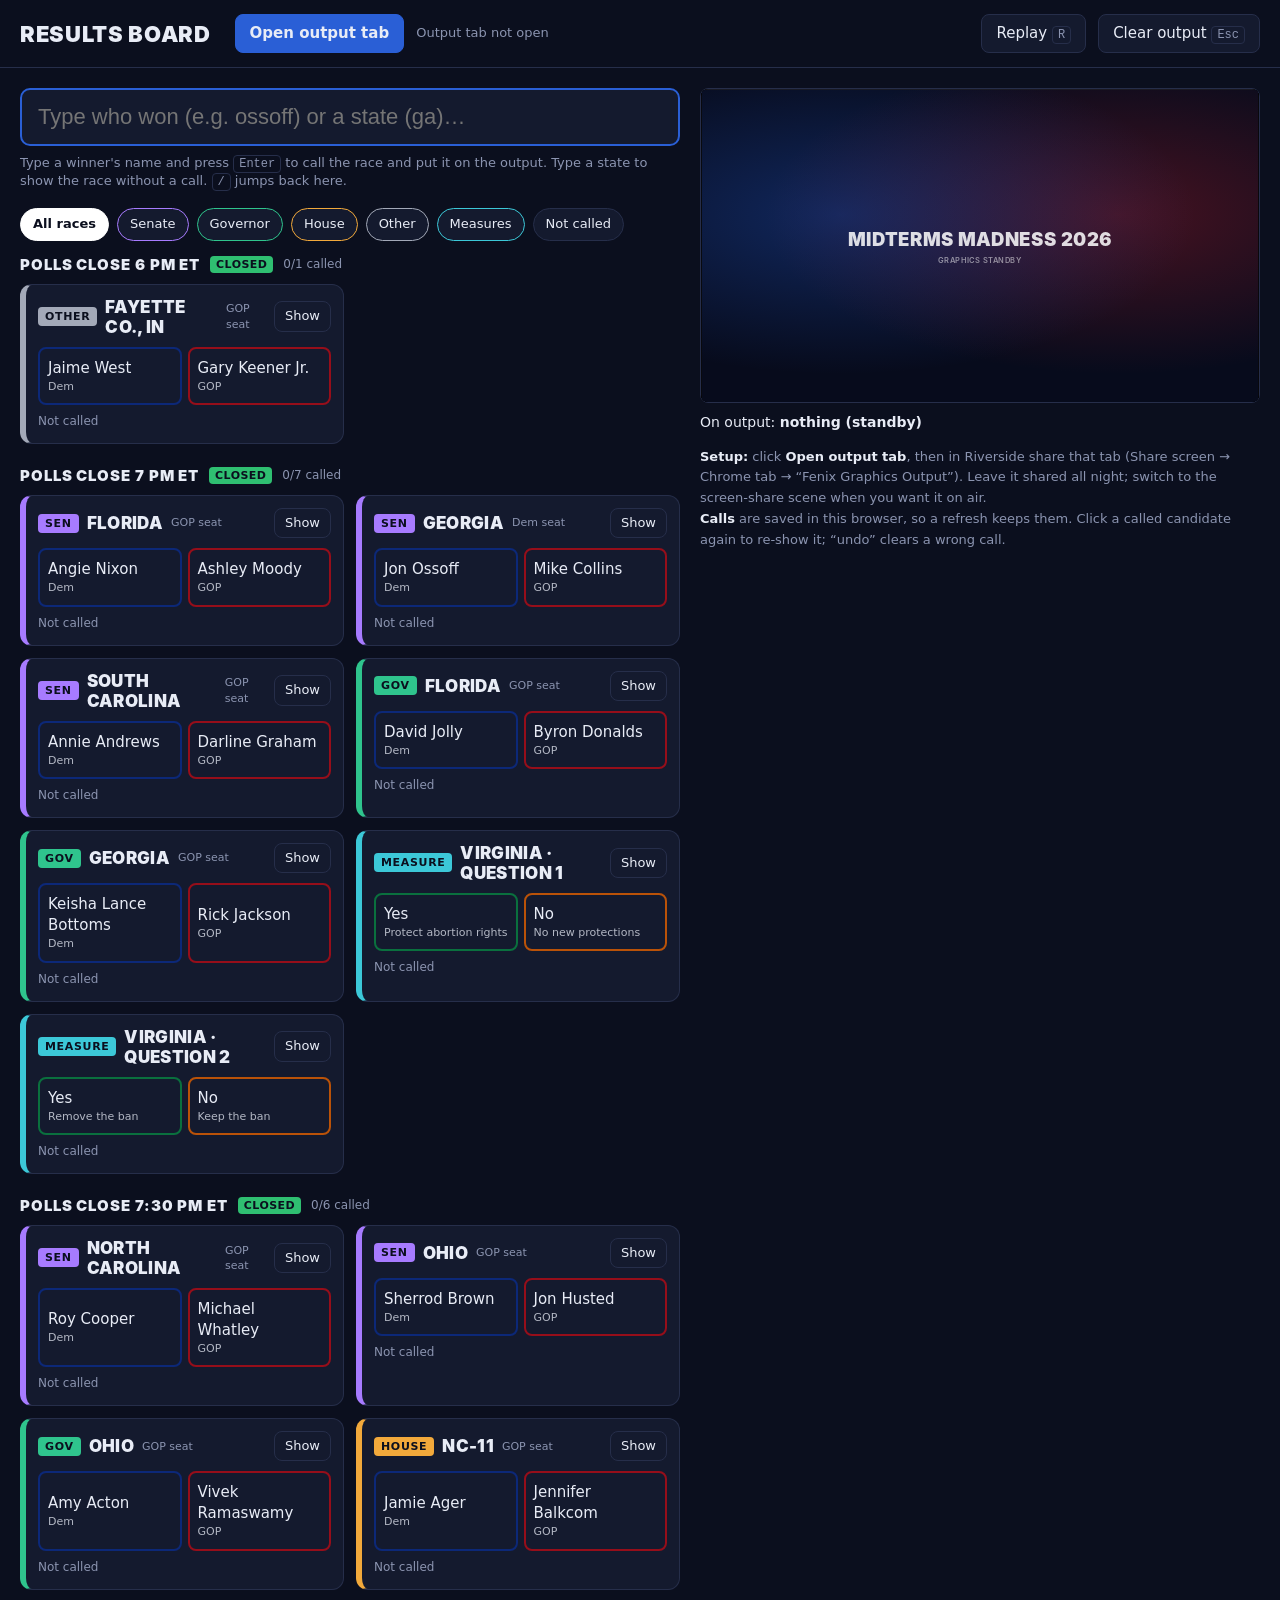
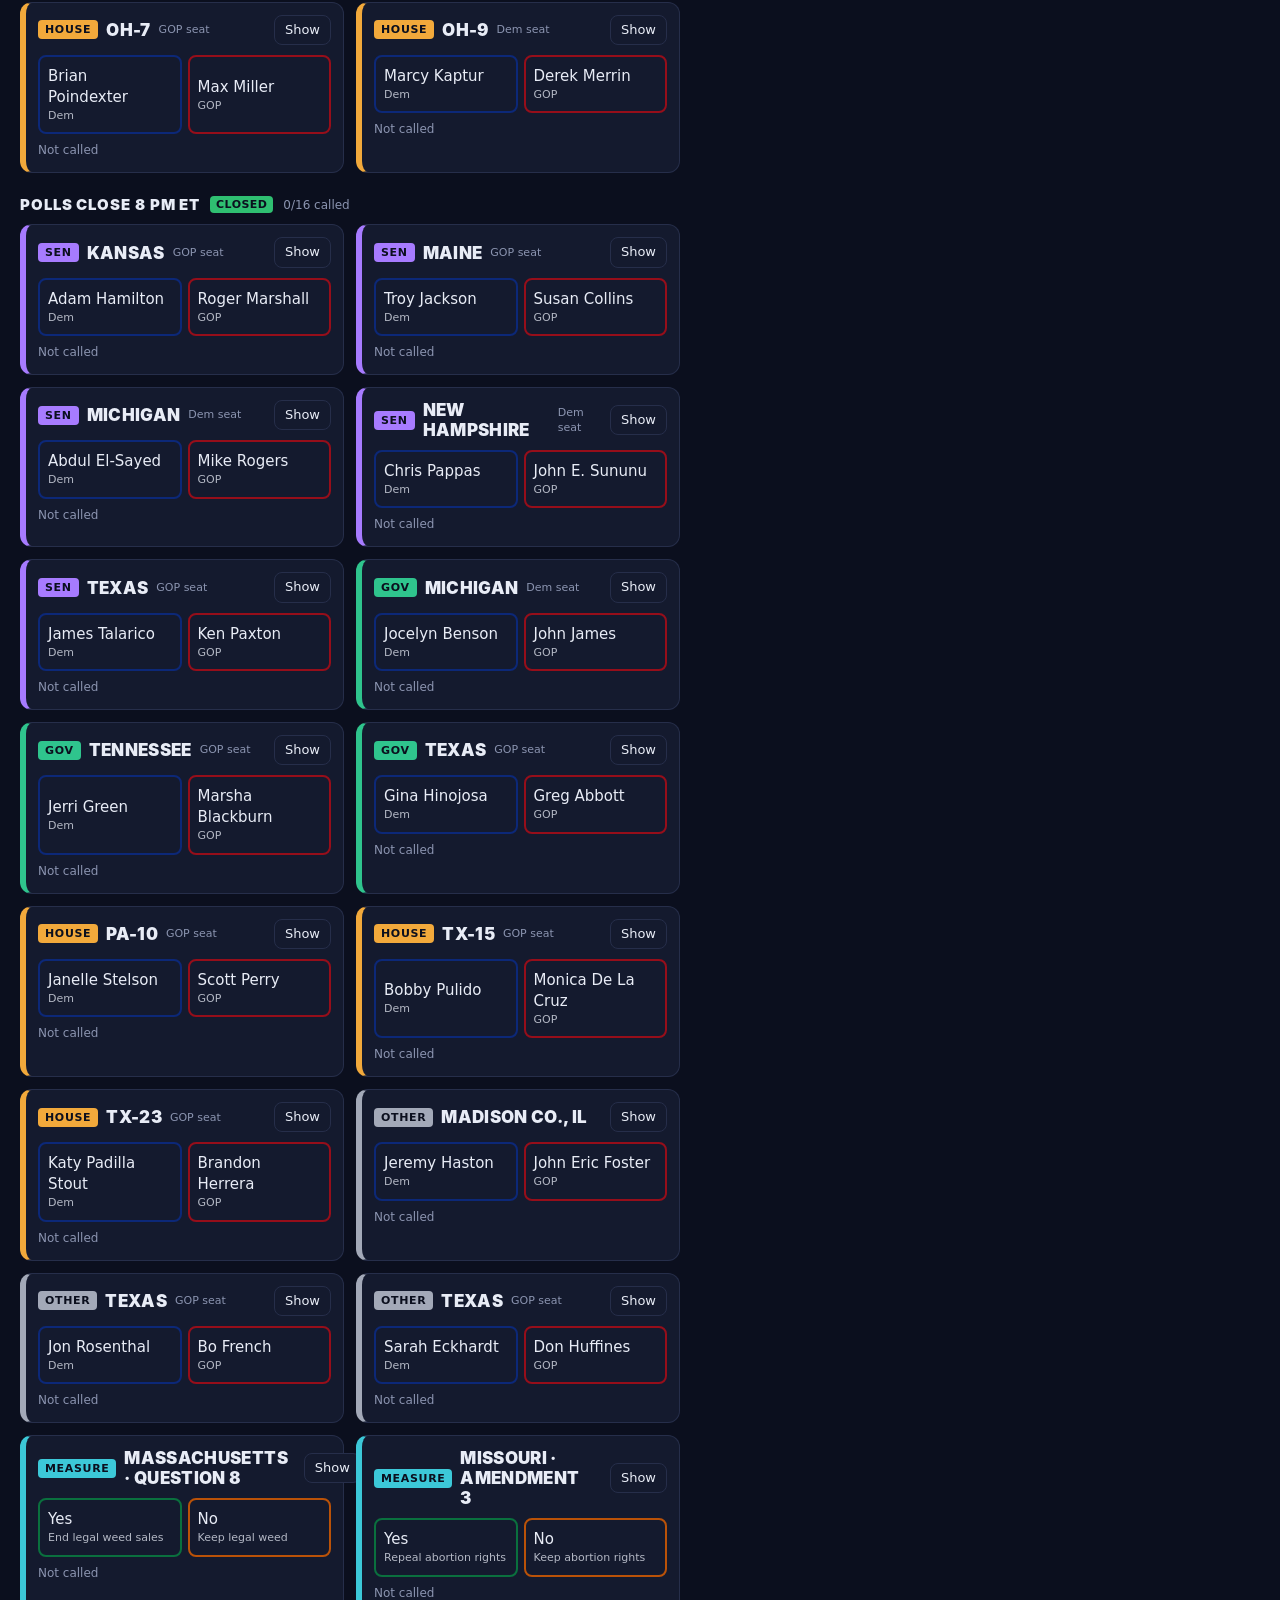
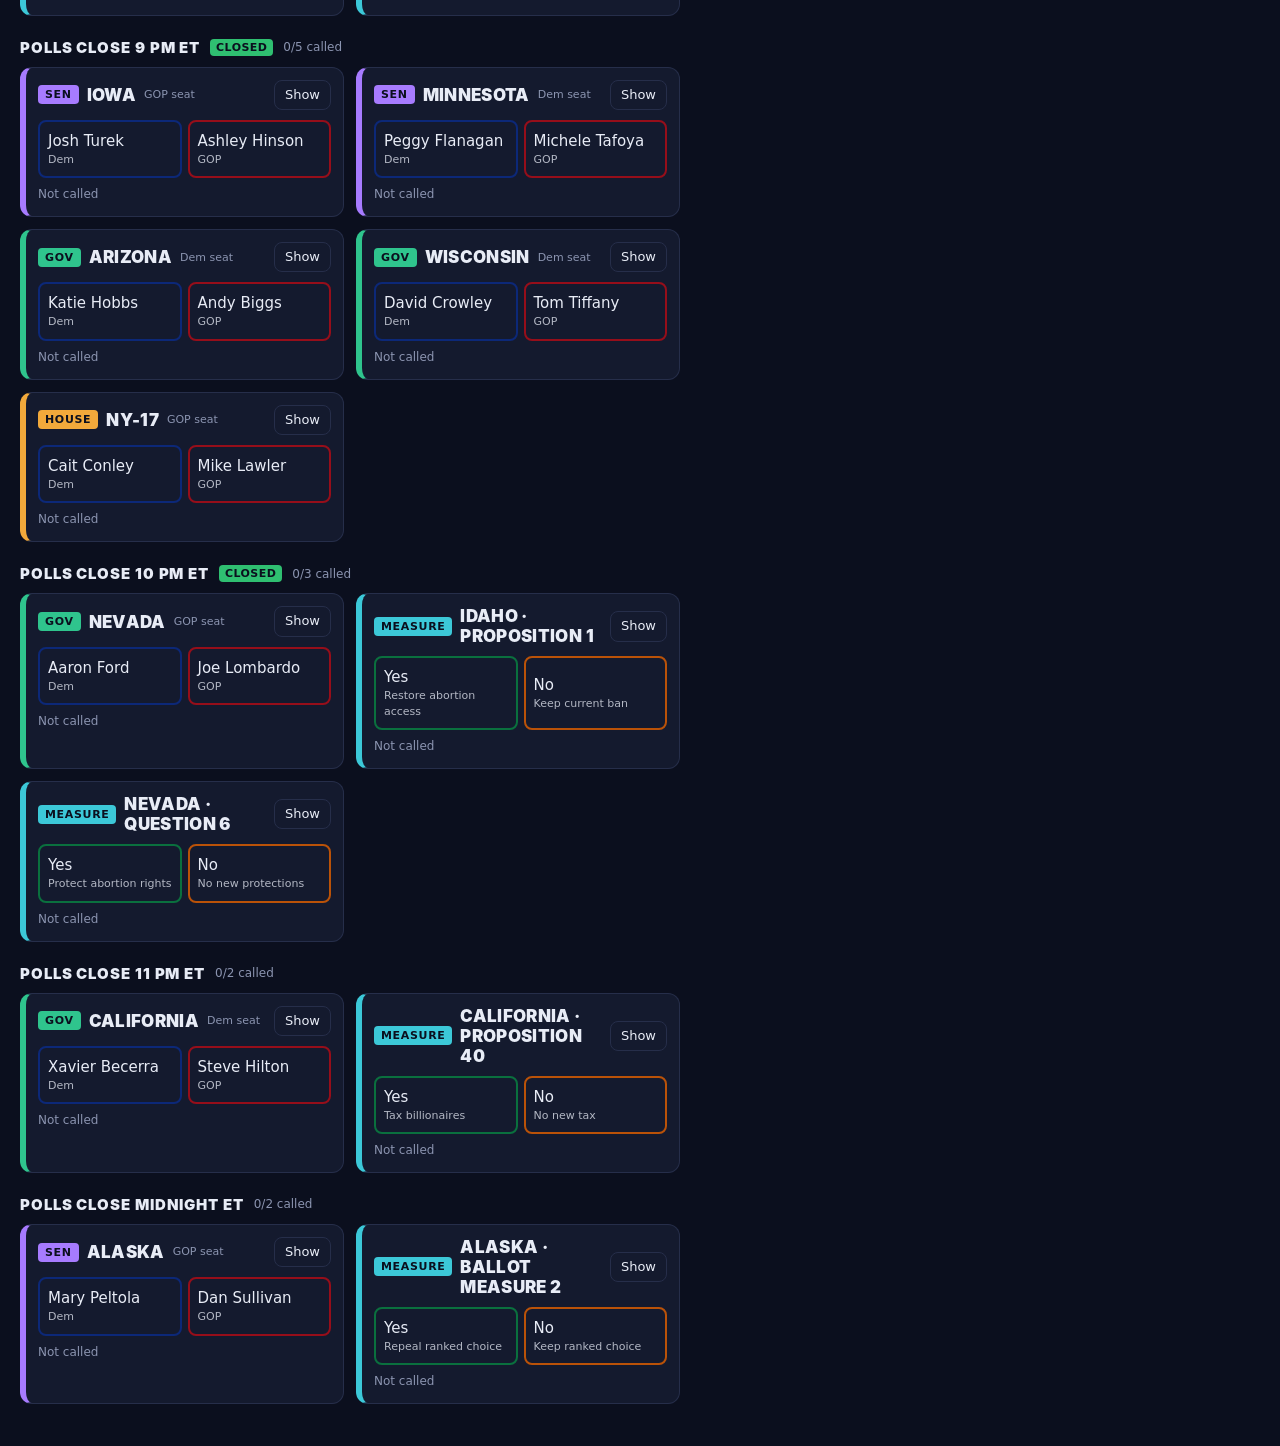
==== index.html @ 504a2bc7 "Add Results Board Co-Authored-By: Claude Opus 5.5 <noreply@anthropic.com> Claude-Session: https://cl" ====
<!doctype html>
<html lang="en">
<head>
<meta charset="utf-8">
<title>Fenix Results Board</title>
<link rel="stylesheet" href="fonts.css">
<script src="races.js"></script>
<style>
  :root {
    --bg: #0b0f1e; --panel: #141a2e; --line: #262e4a; --text: #e8ecf6; --muted: #8b94b0;
    --blue: #2a5fd6; --blue-dk: #0c2878; --red: #d6222c; --red-dk: #960e1a; --ok: #2fbf71;
  }
  * { box-sizing: border-box; }
  body { margin: 0; background: var(--bg); color: var(--text); font: 15px/1.4 system-ui, -apple-system, 'Segoe UI', sans-serif; }
  header { display: flex; gap: 12px; align-items: center; padding: 14px 20px; border-bottom: 1px solid var(--line); position: sticky; top: 0; background: var(--bg); z-index: 5; }
  header h1 { font: 22px 'Inter Black', sans-serif; margin: 0 12px 0 0; letter-spacing: .03em; }
  button { font: inherit; color: var(--text); background: var(--panel); border: 1px solid var(--line); border-radius: 8px; padding: 8px 14px; cursor: pointer; }
  button:hover { border-color: #4a5680; }
  button.primary { background: var(--blue); border-color: var(--blue); font-weight: 600; }
  kbd { font: 12px ui-monospace, monospace; border: 1px solid var(--line); border-radius: 4px; padding: 1px 5px; color: var(--muted); }
  .spacer { flex: 1; }
  #link { font-size: 13px; color: var(--muted); }
  #link.on { color: var(--ok); }

  main { display: grid; grid-template-columns: minmax(0, 1fr) 560px; gap: 20px; padding: 20px; }
  @media (max-width: 1200px) { main { grid-template-columns: 1fr; } }

  .search { position: relative; margin-bottom: 18px; }
  #q { width: 100%; font-size: 22px; padding: 14px 16px; border-radius: 10px; border: 2px solid var(--line); background: var(--panel); color: var(--text); outline: none; }
  #q:focus { border-color: var(--blue); }
  #sugg { list-style: none; margin: 6px 0 0; padding: 0; position: absolute; left: 0; right: 0; background: var(--panel); border: 1px solid var(--line); border-radius: 10px; overflow: hidden; z-index: 4; }
  #sugg:empty { display: none; }
  #sugg li { padding: 10px 16px; cursor: pointer; display: flex; gap: 10px; align-items: center; }
  #sugg li.sel { background: #1f2847; }
  #sugg .what { color: var(--muted); font-size: 13px; margin-left: auto; }
  .dot { width: 10px; height: 10px; border-radius: 50%; flex: none; }
  .dot.dem { background: var(--blue); } .dot.gop { background: var(--red); } .dot.race { background: #fff; }
  .hint { color: var(--muted); font-size: 13px; margin-top: 8px; }

  #filters { display: flex; gap: 8px; flex-wrap: wrap; margin-bottom: 14px; }
  #filters button { padding: 6px 12px; font-size: 13px; border-radius: 999px; }
  #filters button.on { background: #fff; color: var(--bg); border-color: #fff; font-weight: 600; }
  .group { margin-bottom: 22px; }
  .group h2 { font: 15px 'Inter Black', sans-serif; letter-spacing: .06em; margin: 0 0 10px; display: flex; align-items: center; gap: 10px; }
  .group h2 .closed { font: 600 11px system-ui, sans-serif; letter-spacing: .04em; color: var(--bg); background: var(--ok); border-radius: 4px; padding: 2px 6px; }
  .group h2 .count { font: 12px system-ui, sans-serif; color: var(--muted); letter-spacing: 0; }
  /* Race-type colors (deliberately not red or blue): Senate purple, Governor green, House amber, Local grey */
  .card.SEN { --type: #a77bff; } .card.GOV { --type: #2fc48d; } .card.HOUSE { --type: #f2a93b; } .card.OTHER { --type: #a3a9b8; } .card.MEASURE { --type: #3cc8d8; }
  .card.MEASURE .cand.dem { border-color: #0a703e; } .card.MEASURE .cand.gop { border-color: #ba5208; }
  .card.MEASURE .cand.won.dem { background: #1aa05c; border-color: #1aa05c; } .card.MEASURE .cand.won.gop { background: #e27016; border-color: #e27016; }
  #grid .card { border-left: 6px solid var(--type, var(--line)); }
  .otag { font: 800 11px system-ui, sans-serif; letter-spacing: .06em; padding: 3px 7px; border-radius: 4px; background: var(--type); color: #0b0f1e; }
  #filters button[data-filter="SEN"] { border-color: #a77bff; } #filters button[data-filter="GOV"] { border-color: #2fc48d; }
  #filters button[data-filter="HOUSE"] { border-color: #f2a93b; } #filters button[data-filter="OTHER"] { border-color: #a3a9b8; } #filters button[data-filter="MEASURE"] { border-color: #3cc8d8; }
  .card.done { opacity: .6; }
  .card.done:hover { opacity: 1; }
  .grid { display: grid; grid-template-columns: repeat(auto-fill, minmax(260px, 1fr)); gap: 12px; }
  .card { background: var(--panel); border: 1px solid var(--line); border-radius: 12px; padding: 12px; }
  .card.live { outline: 2px solid #fff; }
  .card .top { display: flex; align-items: center; gap: 8px; margin-bottom: 10px; }
  .card .state { font: 17px 'Inter Black', sans-serif; letter-spacing: .02em; }
  .card .held { font-size: 11px; color: var(--muted); }
  .card .show { margin-left: auto; padding: 5px 10px; font-size: 13px; }
  .card .cands { display: grid; grid-template-columns: 1fr 1fr; gap: 6px; }
  .cand { padding: 9px 8px; text-align: left; border-radius: 8px; border-width: 2px; }
  .cand.dem { border-color: var(--blue-dk); } .cand.gop { border-color: var(--red-dk); }
  .cand.dem:hover { border-color: var(--blue); } .cand.gop:hover { border-color: var(--red); }
  .cand.won.dem { background: var(--blue); border-color: var(--blue); }
  .cand.won.gop { background: var(--red); border-color: var(--red); }
  .cand.lost { opacity: .4; }
  .cand small { display: block; font-size: 11px; opacity: .75; }
  .card .status { font-size: 12px; color: var(--muted); margin-top: 8px; min-height: 18px; display: flex; gap: 8px; }
  .card .status a { color: var(--muted); cursor: pointer; text-decoration: underline; margin-left: auto; }

  aside { position: sticky; top: 80px; align-self: start; }
  .preview { width: 100%; aspect-ratio: 16 / 9; border: 1px solid var(--line); border-radius: 8px; overflow: hidden; background: #000; }
  .preview iframe { width: 100%; height: 100%; border: 0; display: block; }
  #onair { margin: 10px 0 14px; font-size: 14px; }
  #onair b { font-weight: 700; }
  .help { font-size: 13px; color: var(--muted); line-height: 1.6; }
  .help b { color: var(--text); }
</style>
</head>
<body>
<header>
  <h1>RESULTS BOARD</h1>
  <button class="primary" id="open">Open output tab</button>
  <span id="link">Output tab not open</span>
  <span class="spacer"></span>
  <button id="replay">Replay <kbd>R</kbd></button>
  <button id="clear">Clear output <kbd>Esc</kbd></button>
</header>
<main>
  <section>
    <div class="search">
      <input id="q" placeholder="Type who won (e.g. ossoff) or a state (ga)…" autocomplete="off" spellcheck="false">
      <ul id="sugg"></ul>
      <div class="hint">Type a winner's name and press <kbd>Enter</kbd> to call the race and put it on the output. Type a state to show the race without a call. <kbd>/</kbd> jumps back here.</div>
    </div>
    <div id="filters"></div>
    <div id="grid"></div>
  </section>
  <aside>
    <div class="preview"><iframe id="preview" src="output.html" title="Output preview"></iframe></div>
    <div id="onair">On output: <b>nothing (standby)</b></div>
    <div class="help">
      <b>Setup:</b> click <b>Open output tab</b>, then in Riverside share that tab (Share screen → Chrome tab → “Fenix Graphics Output”). Leave it shared all night; switch to the screen-share scene when you want it on air.<br>
      <b>Calls</b> are saved in this browser, so a refresh keeps them. Click a called candidate again to re-show it; “undo” clears a wrong call.
    </div>
  </aside>
</main>
<script>
const RACES = window.RACES || [];
const POSTAL = { ALABAMA:'AL', ALASKA:'AK', ARIZONA:'AZ', ARKANSAS:'AR', CALIFORNIA:'CA', COLORADO:'CO', CONNECTICUT:'CT', DELAWARE:'DE', FLORIDA:'FL', GEORGIA:'GA', HAWAII:'HI', IDAHO:'ID', ILLINOIS:'IL', INDIANA:'IN', IOWA:'IA', KANSAS:'KS', KENTUCKY:'KY', LOUISIANA:'LA', MAINE:'ME', MARYLAND:'MD', MASSACHUSETTS:'MA', MICHIGAN:'MI', MINNESOTA:'MN', MISSISSIPPI:'MS', MISSOURI:'MO', MONTANA:'MT', NEBRASKA:'NE', NEVADA:'NV', 'NEW HAMPSHIRE':'NH', 'NEW JERSEY':'NJ', 'NEW MEXICO':'NM', 'NEW YORK':'NY', 'NORTH CAROLINA':'NC', 'NORTH DAKOTA':'ND', OHIO:'OH', OKLAHOMA:'OK', OREGON:'OR', PENNSYLVANIA:'PA', 'RHODE ISLAND':'RI', 'SOUTH CAROLINA':'SC', 'SOUTH DAKOTA':'SD', TENNESSEE:'TN', TEXAS:'TX', UTAH:'UT', VERMONT:'VT', VIRGINIA:'VA', WASHINGTON:'WA', 'WEST VIRGINIA':'WV', WISCONSIN:'WI', WYOMING:'WY' };
const PARTY = { dem: 'Dem', gop: 'GOP' };
const $ = id => document.getElementById(id);

// ---- saved calls ---------------------------------------------------------
let calls = {};
try { calls = JSON.parse(localStorage.getItem('fenix-calls') || '{}'); } catch (_) {}
const save = () => { try { localStorage.setItem('fenix-calls', JSON.stringify(calls)); } catch (_) {} };

// ---- output windows --------------------------------------------------------
let outWin = null;
let live = { slug: null, winner: null };
const preview = $('preview');

function send(msg) {
  for (const w of [outWin, preview.contentWindow]) {
    if (w && !w.closed) try { w.postMessage(msg, '*'); } catch (_) {}
  }
}
function putOnAir(slug, animate) {
  const winner = calls[slug] ? calls[slug].winner : null;
  live = { slug, winner };
  send({ type: 'show', slug, winner, animate });
  render();
}
function clearAir() {
  live = { slug: null, winner: null };
  send({ type: 'clear' });
  render();
}
$('open').onclick = () => {
  outWin = window.open('output.html', 'fenix-graphics-output');
  if (!outWin) alert('The browser blocked the new tab. Allow pop-ups for this page and click again.');
  render();
};
$('clear').onclick = clearAir;
$('replay').onclick = () => live.slug && putOnAir(live.slug, true);
addEventListener('message', e => {
  if ((e.data || {}).type !== 'output-ready') return;
  if (e.source !== preview.contentWindow) outWin = e.source;
  if (live.slug) e.source.postMessage({ type: 'show', slug: live.slug, winner: live.winner, animate: false }, '*');
  render();
});
setInterval(() => { if (outWin && outWin.closed) { outWin = null; render(); } }, 1500);

// ---- calling races ---------------------------------------------------------
function call(slug, winner) {
  calls[slug] = { winner, at: Date.now() };
  save();
  putOnAir(slug, true);
}
function undo(slug) {
  delete calls[slug];
  save();
  if (live.slug === slug) putOnAir(slug, false);
  else render();
}

// ---- search ----------------------------------------------------------------
let sel = 0, matches = [];
const norm = s => s.toLowerCase().normalize('NFD').replace(/[^a-z0-9 ]/g, '');
function search(q) {
  q = norm(q).trim();
  if (!q) return [];
  const out = [];
  for (const r of RACES) {
    for (const side of isM(r) ? [] : ['dem', 'gop']) {
      const n = norm(r[side].name), last = n.split(' ').pop();
      let score = 0;
      if (last.startsWith(q)) score = 3;
      else if (n.startsWith(q) || n.split(' ').some(w => w.startsWith(q))) score = 2;
      else if (q.length >= 3 && n.includes(q)) score = 1;
      if (score) out.push({ kind: 'cand', race: r, side, score });
    }
    const st = norm(r.state), code = (POSTAL[r.state] || '').toLowerCase();
    const off = norm(r.office), offShort = off.replace(/^(question|proposition|amendment|ballot measure) /, m => m[0]);
    if (q === code || st.startsWith(q) || r.slug.startsWith(q) || (isM(r) && q.length >= 2 && (off.includes(q) || offShort.replace(' ', '') === q.replace(' ', '')))) out.push({ kind: 'race', race: r, score: q === code ? 4 : 2.5 });
  }
  return out.sort((a, b) => b.score - a.score).slice(0, 6);
}
function drawSugg() {
  $('sugg').innerHTML = matches.map((m, i) => m.kind === 'cand'
    ? `<li data-i="${i}" class="${i === sel ? 'sel' : ''}"><span class="dot ${m.side}"></span>Call <b>${m.race.state}</b> for <b>${m.race[m.side].name}</b><span class="what">${PARTY[m.side]} wins · Enter</span></li>`
    : `<li data-i="${i}" class="${i === sel ? 'sel' : ''}"><span class="dot race"></span>Show <b>${m.race.state}${isM(m.race) ? ' ' + m.race.office : ''}</b> ${calls[m.race.slug] ? '(as called)' : '(no winner yet)'}<span class="what">Enter</span></li>`).join('');
}
function pick(m) {
  if (!m) return;
  if (m.kind === 'cand') call(m.race.slug, m.side);
  else putOnAir(m.race.slug, false);
  $('q').value = ''; matches = []; drawSugg();
}
$('q').addEventListener('input', () => { matches = search($('q').value); sel = 0; drawSugg(); });
$('q').addEventListener('keydown', e => {
  if (e.key === 'ArrowDown') { sel = Math.min(sel + 1, matches.length - 1); drawSugg(); e.preventDefault(); }
  if (e.key === 'ArrowUp') { sel = Math.max(sel - 1, 0); drawSugg(); e.preventDefault(); }
  if (e.key === 'Enter') pick(matches[sel]);
  if (e.key === 'Escape') { if ($('q').value) { $('q').value = ''; matches = []; drawSugg(); } else clearAir(); e.stopPropagation(); }
});
$('sugg').addEventListener('mousedown', e => { const li = e.target.closest('li'); if (li) { e.preventDefault(); pick(matches[+li.dataset.i]); } });
addEventListener('keydown', e => {
  if (e.target === $('q')) return;
  if (e.key === '/') { $('q').focus(); e.preventDefault(); }
  if (e.key === 'Escape') clearAir();
  if (e.key === 'r' || e.key === 'R') $('replay').click();
});

// ---- race cards ------------------------------------------------------------
const esc = s => String(s).replace(/[&<>"]/g, c => ({ '&': '&amp;', '<': '&lt;', '>': '&gt;', '"': '&quot;' }[c]));
const time = t => new Date(t).toLocaleTimeString([], { hour: 'numeric', minute: '2-digit' });
const OFFICES = ['ALL', 'SEN', 'GOV', 'HOUSE', 'OTHER', 'MEASURE', 'NOT CALLED'];
let filter = 'ALL';
try { filter = localStorage.getItem('fenix-filter') || 'ALL'; } catch (_) {}
if (!OFFICES.includes(filter)) filter = 'ALL';
const officeTag = r => r.kind === 'measure' ? 'MEASURE' : /SENATE/.test(r.office) ? 'SEN' : /GOVERNOR/.test(r.office) ? 'GOV' : /HOUSE/.test(r.office) ? 'HOUSE' : 'OTHER';
const TAG_ORDER = { SEN: 0, GOV: 1, HOUSE: 2, OTHER: 3, MEASURE: 4 };
const isM = r => r.kind === 'measure';
// What a call says: "Dem" / "GOP" for races, "passes" / "fails" for ballot measures
const callWord = (r, side) => isM(r) ? (side === 'dem' ? 'passes' : 'fails') : PARTY[side];
// "19:30" -> "7:30 PM ET"; "24:00" -> "MIDNIGHT ET"
const pollLabel = p => {
  if (!p) return 'POLL TIME TBD';
  let [h, m] = p.split(':').map(Number);
  if (h >= 24) return 'MIDNIGHT ET';
  return `${h % 12 || 12}${m ? ':' + String(m).padStart(2, '0') : ''} PM ET`;
};
// Minutes past midnight right now in Eastern time, to mark groups whose polls have closed.
function nowET() {
  const parts = new Intl.DateTimeFormat('en-US', { timeZone: 'America/New_York', hour: 'numeric', minute: 'numeric', hourCycle: 'h23' }).formatToParts(new Date());
  const get = t => +parts.find(x => x.type === t).value;
  return get('hour') * 60 + get('minute');
}
function drawFilters() {
  $('filters').innerHTML = OFFICES.map(o => `<button data-filter="${o}" class="${filter === o ? 'on' : ''}">${o === 'ALL' ? 'All races' : o === 'NOT CALLED' ? 'Not called' : o === 'SEN' ? 'Senate' : o === 'GOV' ? 'Governor' : o === 'HOUSE' ? 'House' : o === 'MEASURE' ? 'Measures' : 'Other'}</button>`).join('');
}
$('filters').addEventListener('click', e => {
  const b = e.target.closest('button');
  if (!b) return;
  filter = b.dataset.filter;
  try { localStorage.setItem('fenix-filter', filter); } catch (_) {}
  drawFilters(); render();
});
drawFilters();
setInterval(render, 60000);  // refresh the "polls closed" badges

function card(r) {
  const c = calls[r.slug];
  const tag = officeTag(r);
  const cand = side => `<button class="cand ${side} ${c ? (c.winner === side ? 'won' : 'lost') : ''}" data-slug="${r.slug}" data-side="${side}">${esc(r[side].name)}<small>${c && c.winner === side ? (isM(r) ? '✓ Projected to ' + (side === 'dem' ? 'pass' : 'fail') : '✓ Projected winner') : isM(r) ? esc(r[side].means) : PARTY[side]}</small></button>`;
  return `<div class="card ${tag} ${live.slug === r.slug ? 'live' : ''} ${c ? 'done' : ''}">
    <div class="top"><span class="otag ${tag}">${tag}</span><span class="state">${esc(r.state)}${isM(r) ? ' · ' + esc(r.office) : ''}</span><span class="held">${r.held ? PARTY[r.held] + ' seat' : ''}</span>
      <button class="show" data-show="${r.slug}">Show</button></div>
    <div class="cands">${cand('dem')}${cand('gop')}</div>
    <div class="status">${c ? `Called ${time(c.at)}${isM(r) ? ' · ' + callWord(r, c.winner) : ''}${r.held ? ' · ' + PARTY[c.winner] + (r.held === c.winner ? ' hold' : ' FLIP') : ''}<a data-undo="${r.slug}">undo</a>` : 'Not called'}</div>
  </div>`;
}
function render() {
  const shown = RACES.filter(r => filter === 'ALL' ? true : filter === 'NOT CALLED' ? !calls[r.slug] : officeTag(r) === filter);
  const groups = {};
  for (const r of shown) (groups[r.polls || '99:99'] = groups[r.polls || '99:99'] || []).push(r);
  const now = nowET();
  $('grid').innerHTML = Object.keys(groups).sort().map(p => {
    const list = groups[p].sort((a, b) => TAG_ORDER[officeTag(a)] - TAG_ORDER[officeTag(b)] || a.state.localeCompare(b.state));
    const [h, m] = p.split(':').map(Number);
    const closed = now >= h * 60 + m;
    const called = list.filter(r => calls[r.slug]).length;
    return `<div class="group"><h2>POLLS CLOSE ${pollLabel(p)}${closed ? '<span class="closed">CLOSED</span>' : ''}<span class="count">${called}/${list.length} called</span></h2>
      <div class="grid">${list.map(card).join('')}</div></div>`;
  }).join('') || '<div class="hint">Nothing here.</div>';
  const r = RACES.find(x => x.slug === live.slug);
  $('onair').innerHTML = 'On output: ' + (r ? `<b>${esc(r.state)}${isM(r) ? ' ' + esc(r.office) : ''}</b> ${live.winner ? '· ' + (isM(r) ? 'projected to ' + (live.winner === 'dem' ? 'pass' : 'fail') : esc(r[live.winner].name) + ' projected winner') : '· no winner shown'}` : '<b>nothing (standby)</b>');
  const linked = outWin && !outWin.closed;
  $('link').textContent = linked ? '● Output tab connected' : 'Output tab not open';
  $('link').className = linked ? 'on' : '';
}
$('grid').addEventListener('click', e => {
  const b = e.target.closest('button, a');
  if (!b) return;
  if (b.dataset.side) {
    const c = calls[b.dataset.slug];
    if (c && c.winner === b.dataset.side) putOnAir(b.dataset.slug, true);
    else call(b.dataset.slug, b.dataset.side);
  }
  if (b.dataset.show) putOnAir(b.dataset.show, false);
  if (b.dataset.undo) undo(b.dataset.undo);
});
render();
$('q').focus();
</script>
</body>
</html>
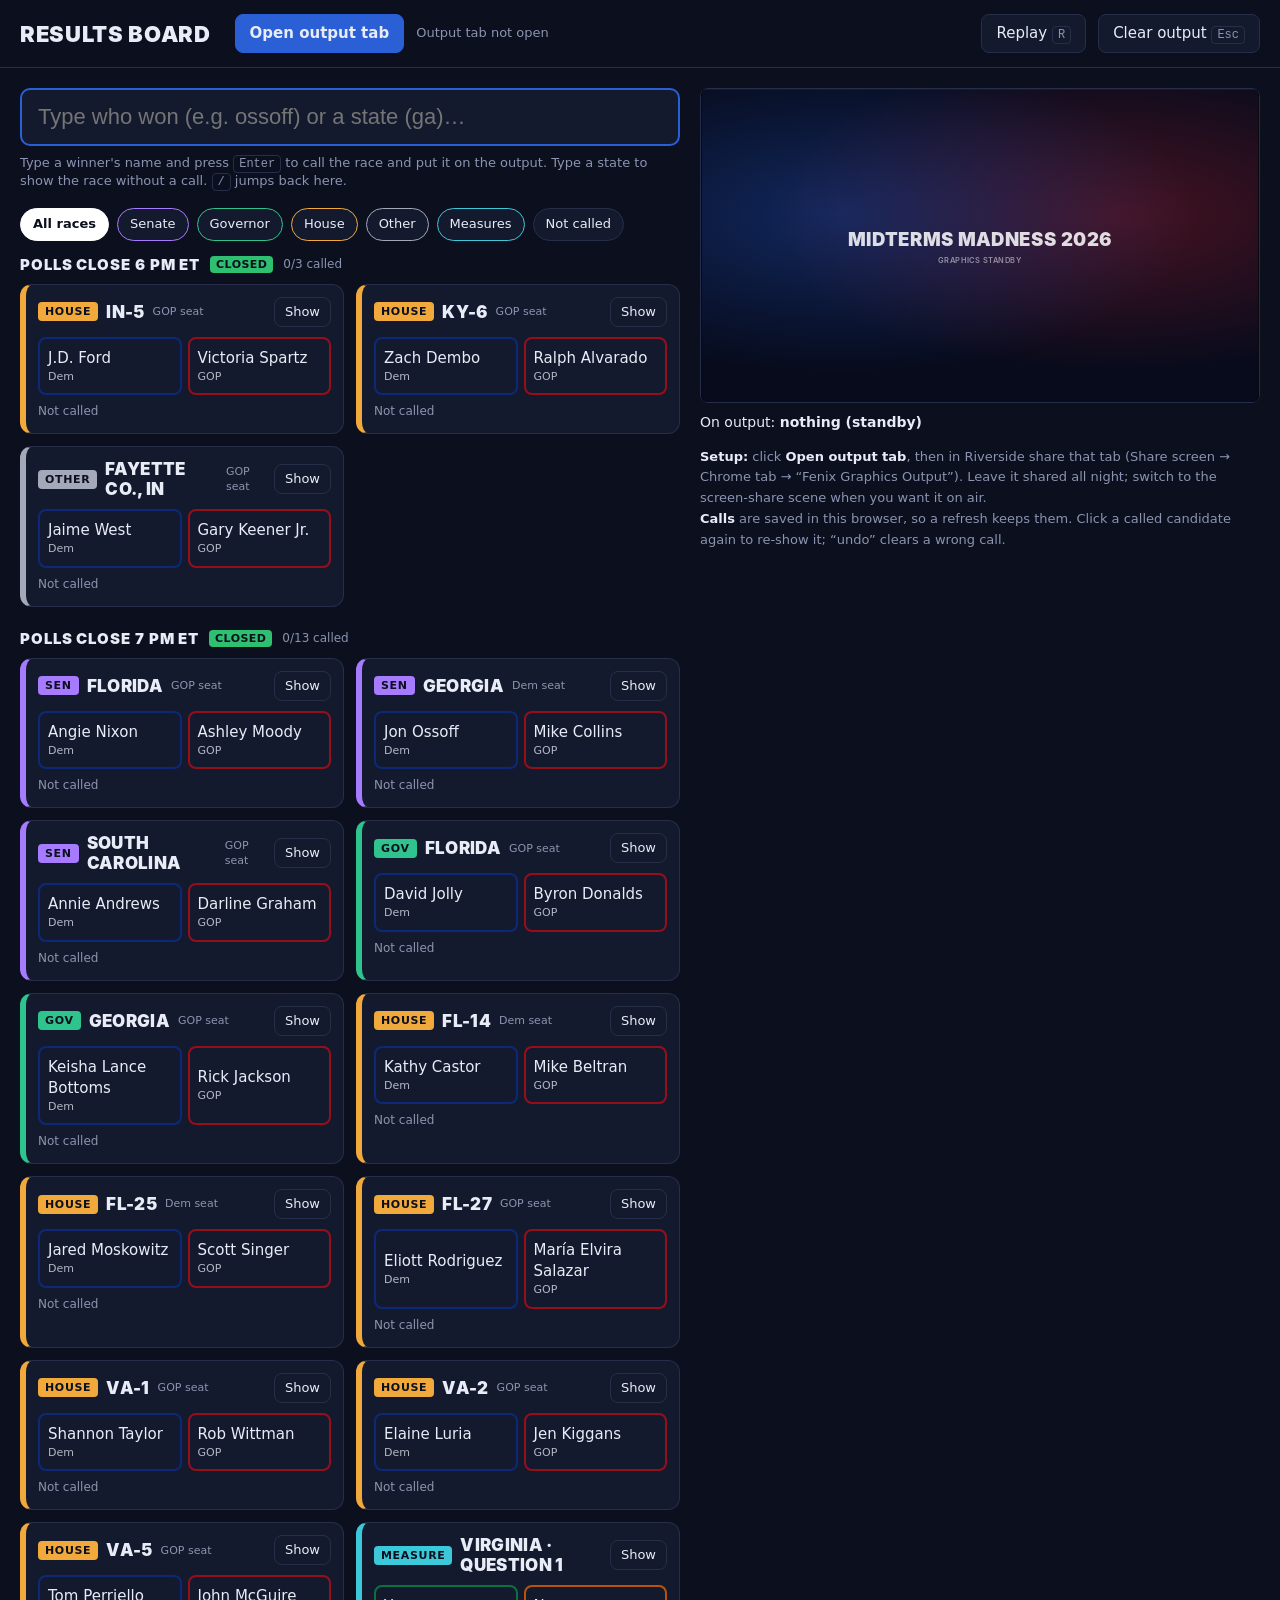
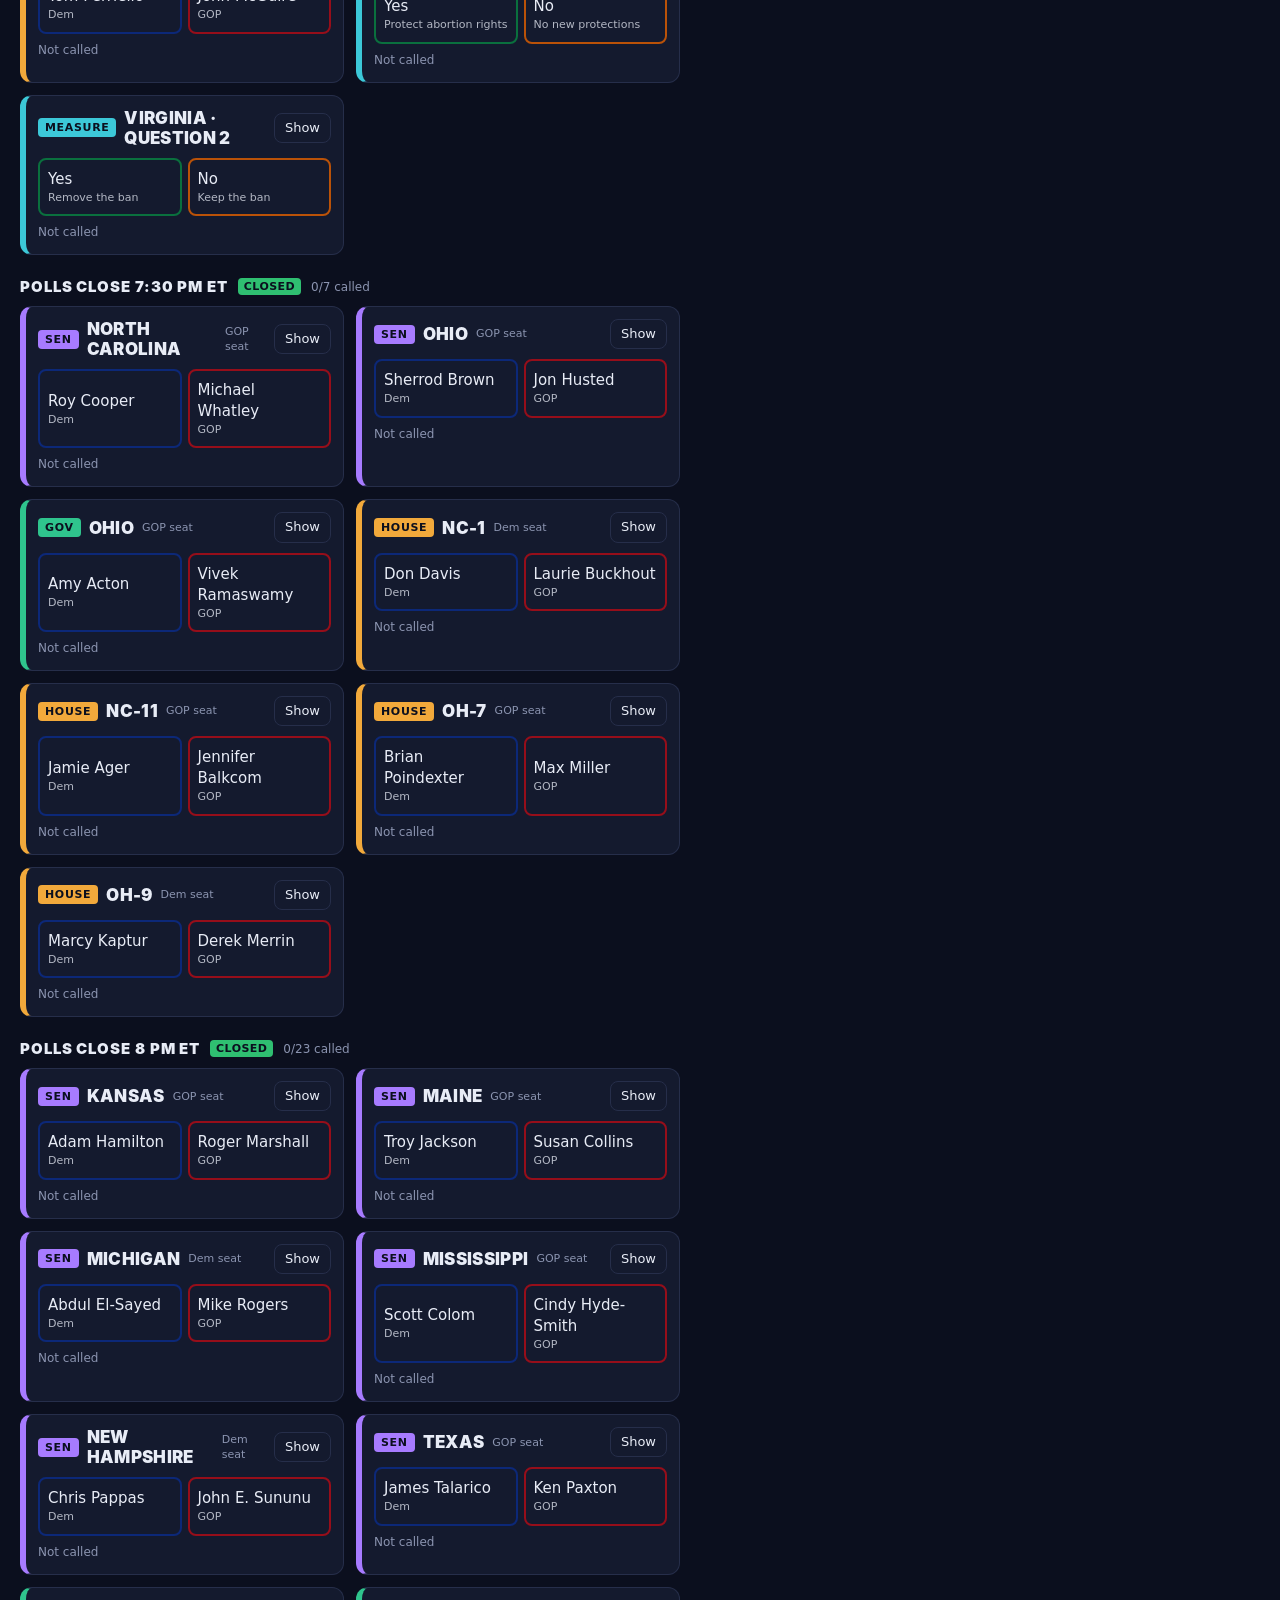
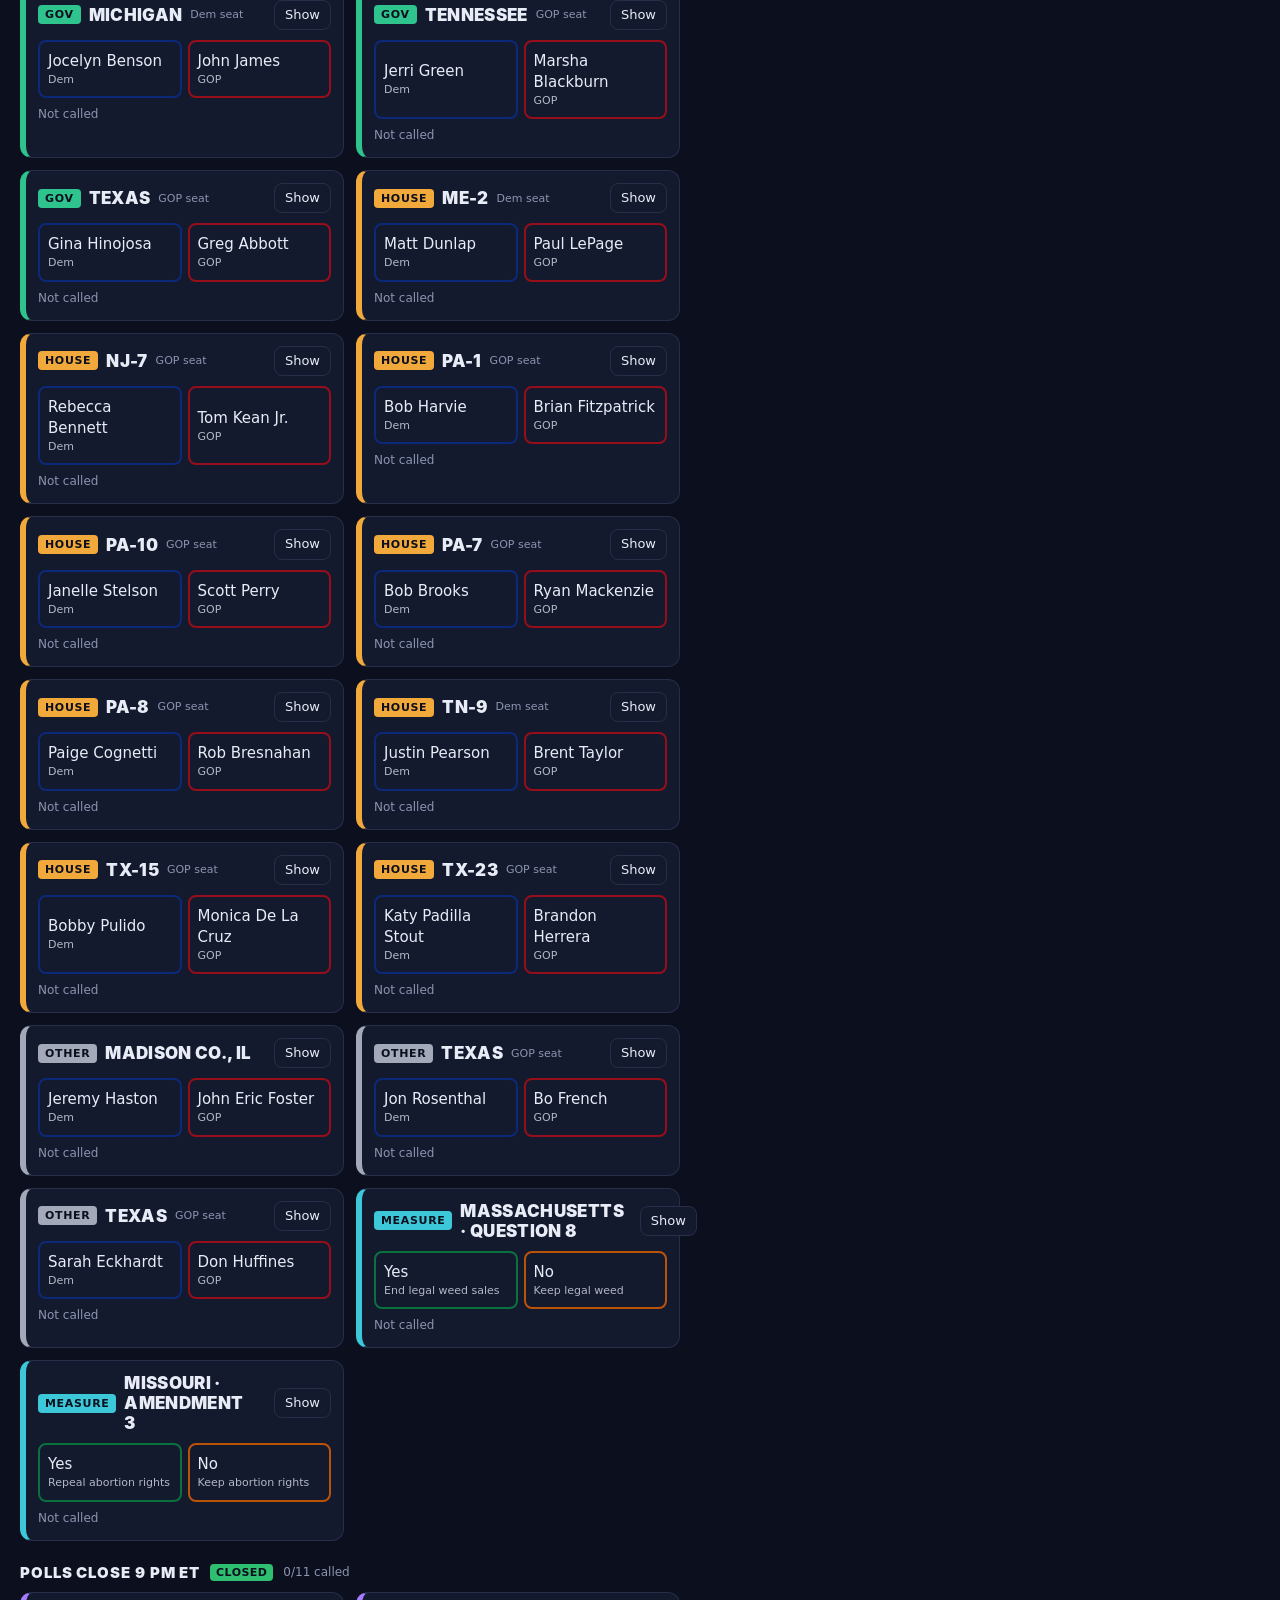
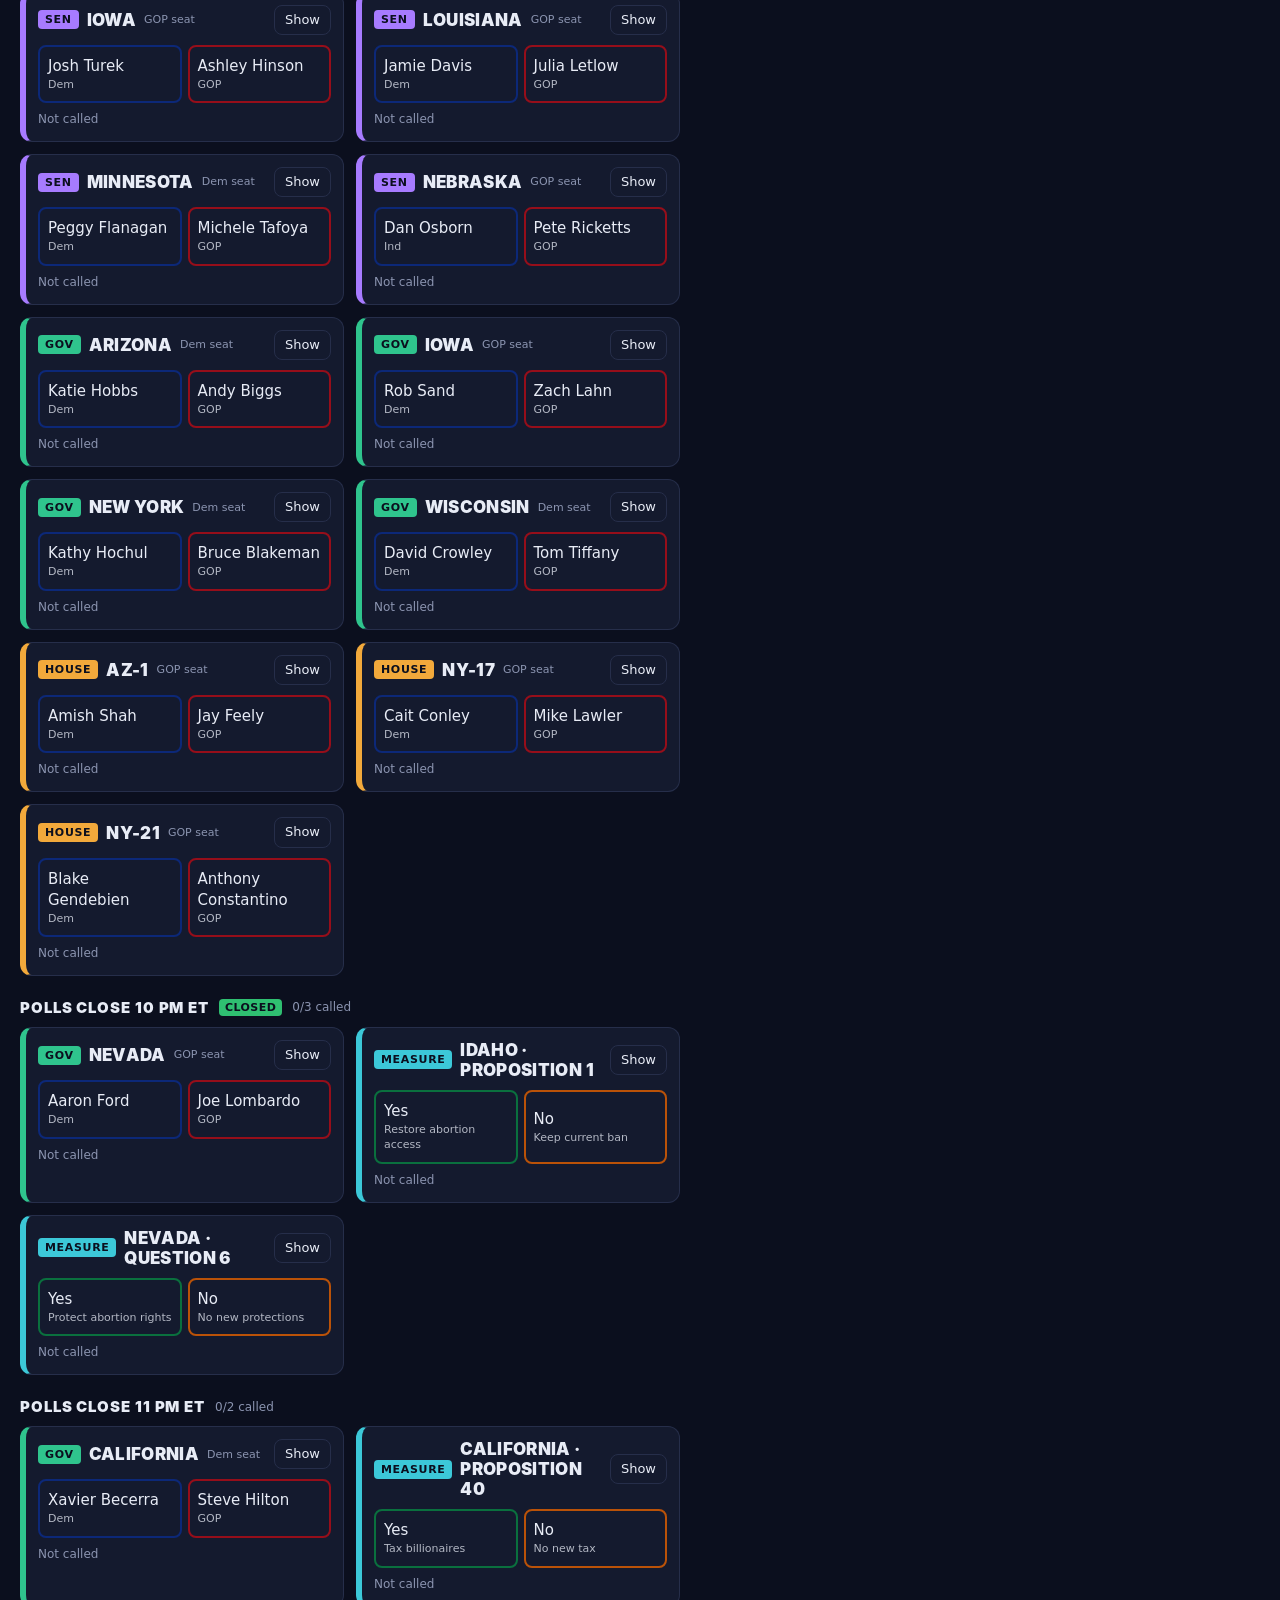
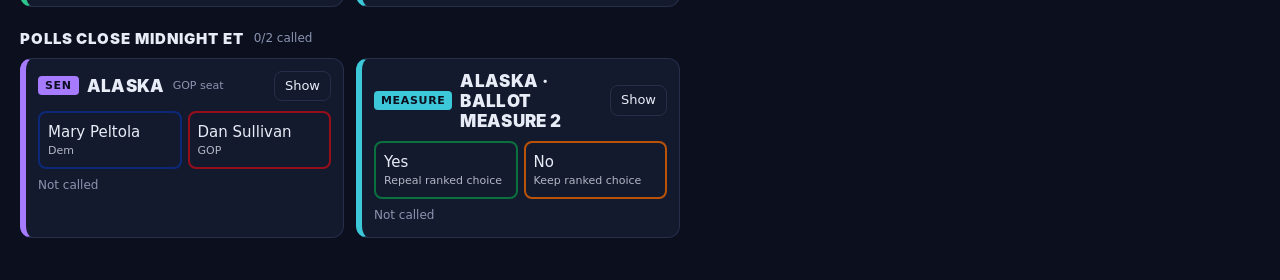
==== commit 66ebb389: "Add 16 bellwether races to the Results Board and Race Watcher FL-27, NC-1, IN-5, PA-1, PA-7, PA-8, M" ====
--- a/index.html
+++ b/index.html
@@ -193,7 +193,7 @@
 }
 function drawSugg() {
   $('sugg').innerHTML = matches.map((m, i) => m.kind === 'cand'
-    ? `<li data-i="${i}" class="${i === sel ? 'sel' : ''}"><span class="dot ${m.side}"></span>Call <b>${m.race.state}</b> for <b>${m.race[m.side].name}</b><span class="what">${PARTY[m.side]} wins · Enter</span></li>`
+    ? `<li data-i="${i}" class="${i === sel ? 'sel' : ''}"><span class="dot ${m.side}"></span>Call <b>${m.race.state}</b> for <b>${m.race[m.side].name}</b><span class="what">${partyOf(m.race, m.side)} wins · Enter</span></li>`
     : `<li data-i="${i}" class="${i === sel ? 'sel' : ''}"><span class="dot race"></span>Show <b>${m.race.state}${isM(m.race) ? ' ' + m.race.office : ''}</b> ${calls[m.race.slug] ? '(as called)' : '(no winner yet)'}<span class="what">Enter</span></li>`).join('');
 }
 function pick(m) {
@@ -228,7 +228,8 @@
 const TAG_ORDER = { SEN: 0, GOV: 1, HOUSE: 2, OTHER: 3, MEASURE: 4 };
 const isM = r => r.kind === 'measure';
 // What a call says: "Dem" / "GOP" for races, "passes" / "fails" for ballot measures
-const callWord = (r, side) => isM(r) ? (side === 'dem' ? 'passes' : 'fails') : PARTY[side];
+const partyOf = (r, side) => r[side] && r[side].party ? r[side].party[0] + r[side].party.slice(1, 3).toLowerCase() : PARTY[side];
+const callWord = (r, side) => isM(r) ? (side === 'dem' ? 'passes' : 'fails') : partyOf(r, side);
 // "19:30" -> "7:30 PM ET"; "24:00" -> "MIDNIGHT ET"
 const pollLabel = p => {
   if (!p) return 'POLL TIME TBD';
@@ -258,12 +259,12 @@
 function card(r) {
   const c = calls[r.slug];
   const tag = officeTag(r);
-  const cand = side => `<button class="cand ${side} ${c ? (c.winner === side ? 'won' : 'lost') : ''}" data-slug="${r.slug}" data-side="${side}">${esc(r[side].name)}<small>${c && c.winner === side ? (isM(r) ? '✓ Projected to ' + (side === 'dem' ? 'pass' : 'fail') : '✓ Projected winner') : isM(r) ? esc(r[side].means) : PARTY[side]}</small></button>`;
+  const cand = side => `<button class="cand ${side} ${c ? (c.winner === side ? 'won' : 'lost') : ''}" data-slug="${r.slug}" data-side="${side}">${esc(r[side].name)}<small>${c && c.winner === side ? (isM(r) ? '✓ Projected to ' + (side === 'dem' ? 'pass' : 'fail') : '✓ Projected winner') : isM(r) ? esc(r[side].means) : partyOf(r, side)}</small></button>`;
   return `<div class="card ${tag} ${live.slug === r.slug ? 'live' : ''} ${c ? 'done' : ''}">
     <div class="top"><span class="otag ${tag}">${tag}</span><span class="state">${esc(r.state)}${isM(r) ? ' · ' + esc(r.office) : ''}</span><span class="held">${r.held ? PARTY[r.held] + ' seat' : ''}</span>
       <button class="show" data-show="${r.slug}">Show</button></div>
     <div class="cands">${cand('dem')}${cand('gop')}</div>
-    <div class="status">${c ? `Called ${time(c.at)}${isM(r) ? ' · ' + callWord(r, c.winner) : ''}${r.held ? ' · ' + PARTY[c.winner] + (r.held === c.winner ? ' hold' : ' FLIP') : ''}<a data-undo="${r.slug}">undo</a>` : 'Not called'}</div>
+    <div class="status">${c ? `Called ${time(c.at)}${isM(r) ? ' · ' + callWord(r, c.winner) : ''}${r.held ? ' · ' + partyOf(r, c.winner) + (r.held === c.winner ? ' hold' : ' FLIP') : ''}<a data-undo="${r.slug}">undo</a>` : 'Not called'}</div>
   </div>`;
 }
 function render() {
